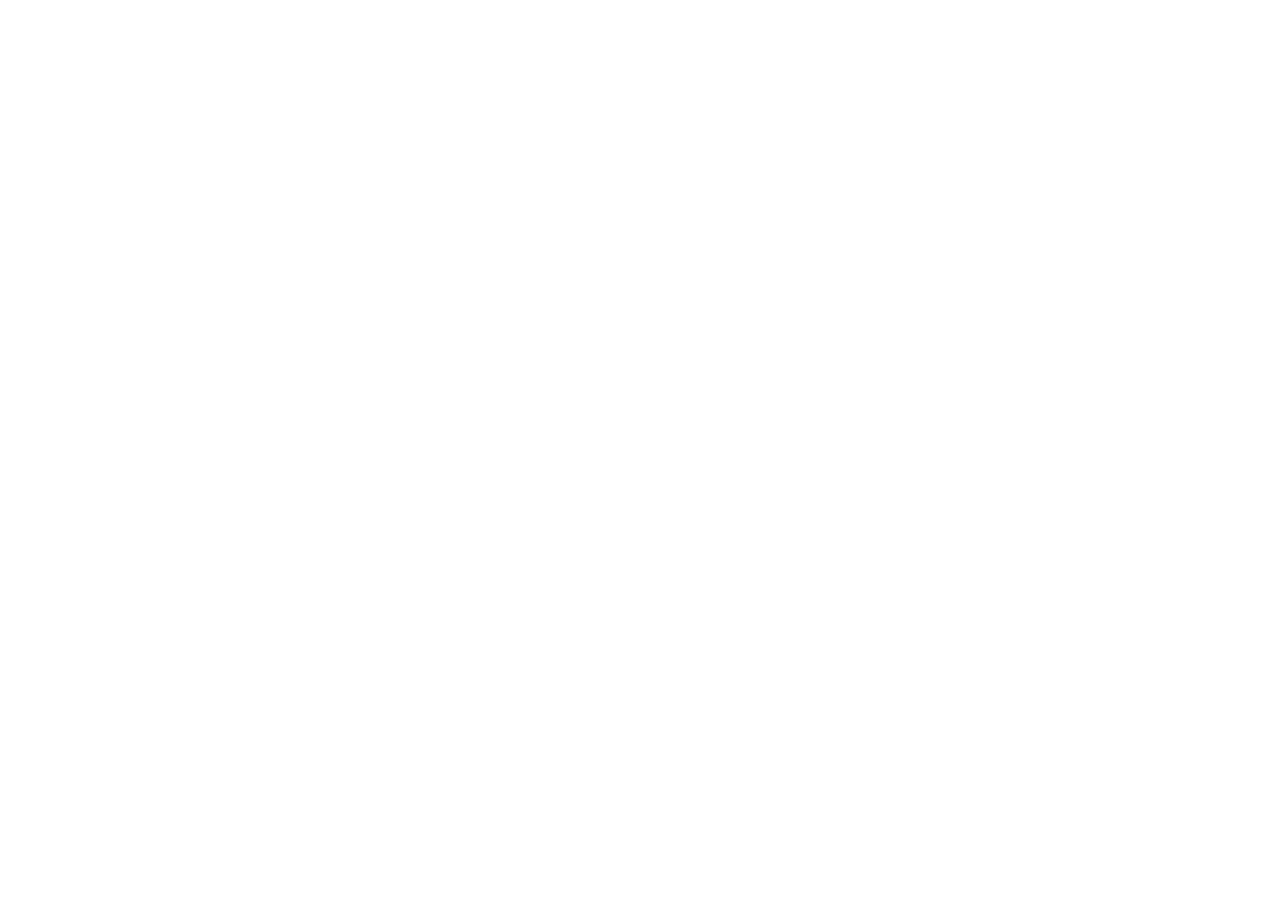
==== index.html @ 8b8bf006 "Add static files" ====
<!DOCTYPE html>
<html lang="en">
<head>
    <meta charset="UTF-8">
    <meta name="viewport" content="width=device-width, initial-scale=1.0">
    <title>VMukhin site </title>
    <link rel="stylesheet" href="./css/main.css">
    <link rel="stylesheet" href="./css/media.css">
</head>
<body>
    <header class="header">
        
    </header>
</body>
</html>
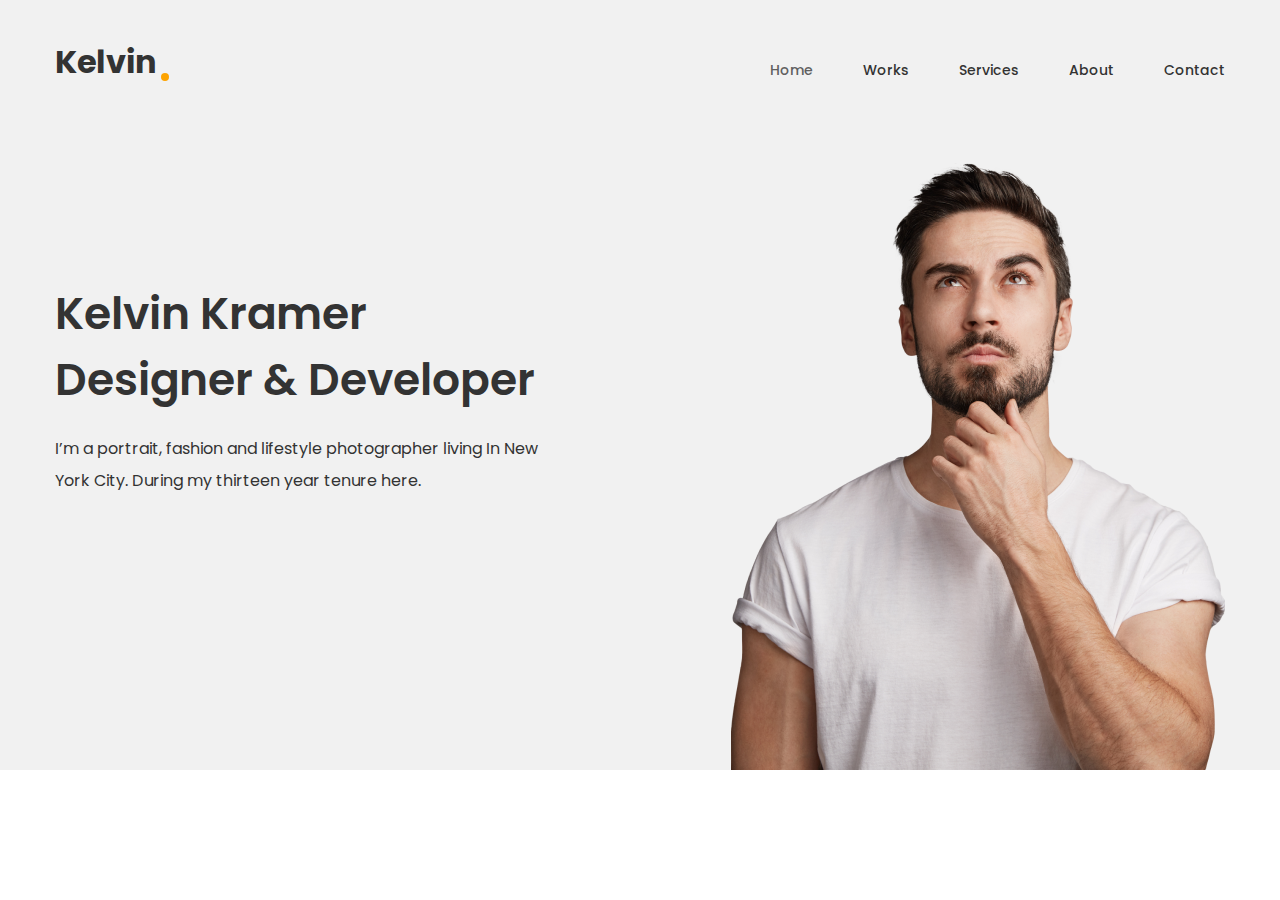
==== commit 7624ff90: "End header section" ====
--- a/index.html
+++ b/index.html
@@ -9,7 +9,47 @@
 </head>
 <body>
     <header class="header">
-        
+        <div class="container">
+            <div class="header-nav">
+                <a href="#!" class="logo">Kelvin</a>
+                <nav class="nav">
+                    <ul class="nav-list">
+                        <li class="nav-item">
+                            <a href="#!" class="nav-link active">Home</a>
+                        </li>
+                        <li class="nav-item">
+                            <a href="#!" class="nav-link">Works</a>
+                        </li>
+                        <li class="nav-item">
+                            <a href="#!" class="nav-link">Services</a>
+                        </li>
+                        <li class="nav-item">
+                            <a href="#!" class="nav-link">About</a>
+                        </li>
+                        <li class="nav-item">
+                            <a href="#!" class="nav-link">Contact</a>
+                        </li>
+                    </ul>
+                    
+                </nav>
+                 
+            </div>
+              <!-- Header content -->
+        <div class="header-row">
+            <div class="header-content">
+                <h1 class="heading">
+                    Kelvin Kramer<br>Designer & Developer
+                </h1>
+                <p>
+                  I’m a portrait, fashion and lifestyle photographer living In New York City. During my thirteen year tenure here.
+                </p>
+            </div>
+            <div class="header-img">
+                <img src="./img/header/hero.png" alt="Hero">
+            </div>
+        </div>
+        </div>
+      
     </header>
 </body>
 </html> --- a/css/main.css
+++ b/css/main.css
@@ -0,0 +1,89 @@
+@import "./reset.css";
+@import url('https://fonts.googleapis.com/css2?family=Poppins:wght@400;500;600;700&display=swap');
+body {
+  font-family: 'Poppins', sans-serif;
+  font-size: 16px;
+  font-weight: 400;
+  line-height: 1.5;
+  color: #333;
+  background-color: #fff;
+  -webkit-font-smoothing: antialiased;
+  -moz-osx-font-smoothing: grayscale;
+}
+.container {
+  max-width: 1230px;
+  padding: 0 30px;
+  margin: 0 auto;
+}
+
+/* HEADER */
+.header{
+  padding-top: 46px;
+  background-color: #F1F1F1;
+}
+
+.header-nav{
+  display: flex;
+  justify-content: space-between;
+  align-items: flex-end;
+  margin-bottom: 76px;
+}
+
+.logo {
+  position: relative;
+  padding: 0 12px 3px 0;
+  font-weight: 700;
+  font-size: 32px;
+  line-height: 1;
+  color: #333;
+}
+
+.logo::after{
+  position: absolute;
+  right: 0;
+  bottom: 0;
+  content: "";
+  display: block;
+  width: 8px;
+  height: 8px;
+  background-color: #FDA300;
+  border-radius: 50%;
+}
+
+/* NAV */
+.nav-list{
+  display: flex;
+  column-gap: 50px;
+  font-weight: 500;
+  font-size: 14px;
+  
+}
+
+.nav-link{
+  color: #333;
+}
+.nav-link.active
+{
+  color: #606060;
+}
+/* Header content */
+
+.header-row{
+  display: flex;
+  justify-content: space-between;
+  column-gap: 30px;
+}
+
+.header-content{
+  max-width: 500px;
+  margin-top: 124px;
+}
+
+.heading {
+  margin-bottom: 20px;
+  font-weight: 600;
+  font-size: 44px;
+}
+.header-content p {
+  line-height: 200%;
+}
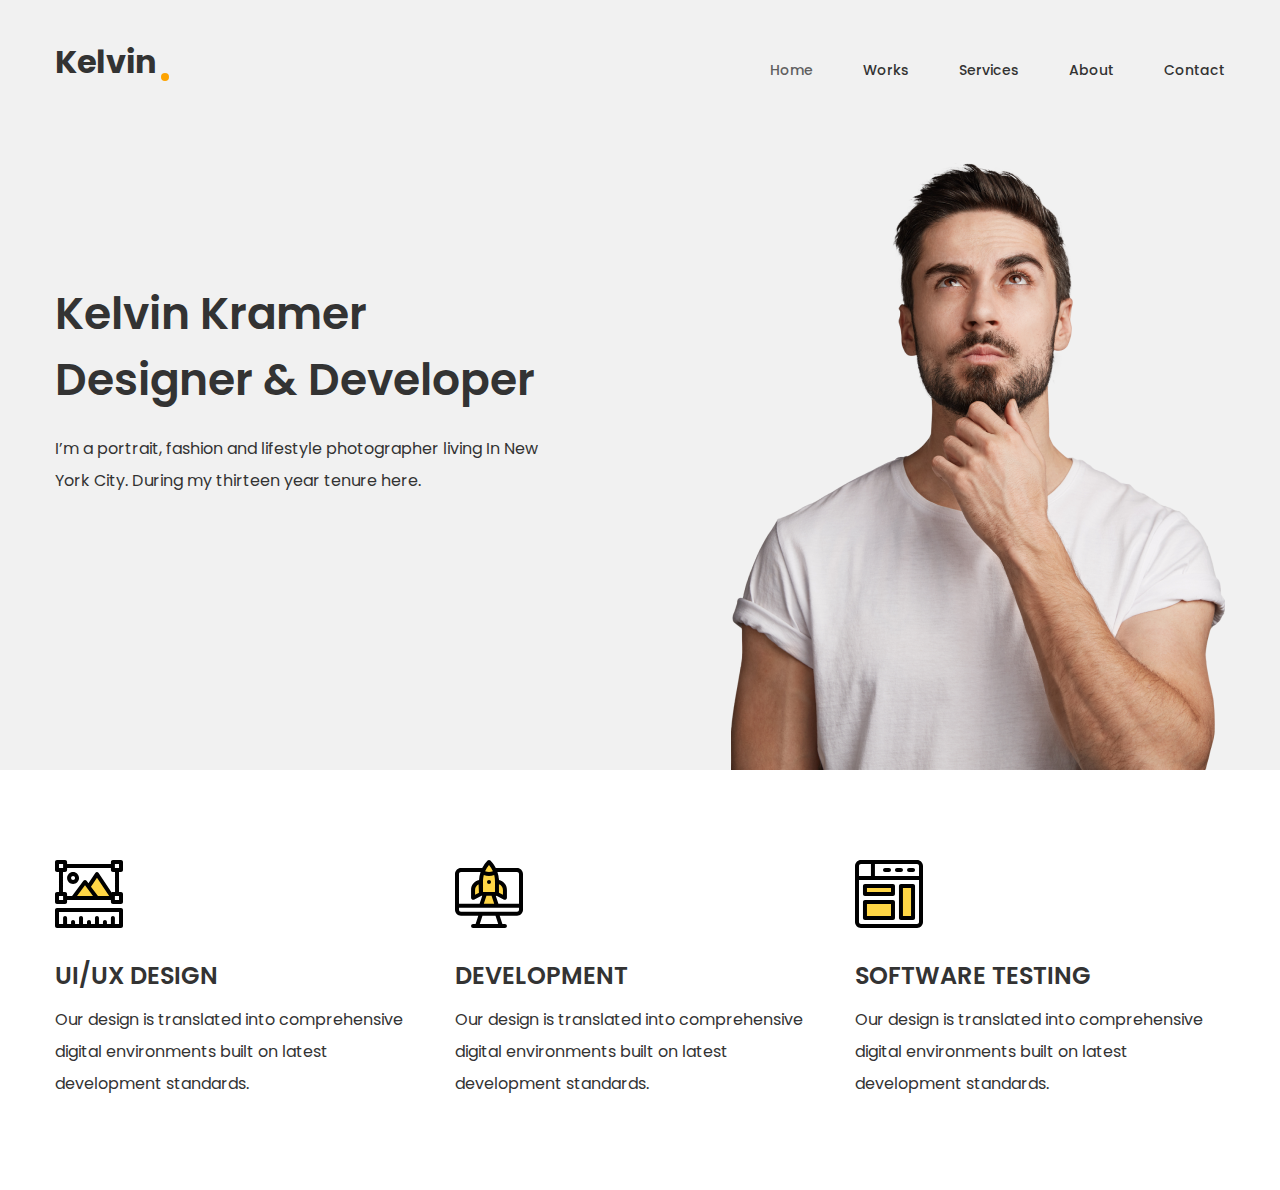
==== commit bc6c05e3: "Complet services section" ====
--- a/index.html
+++ b/index.html
@@ -51,5 +51,32 @@
         </div>
       
     </header>
+    <section class="services">
+        <div class="container">
+            <div class="service-row">
+                <div class="service-card">
+                    <img class="service-card-img" src="./img/services/01.svg" alt="UI/UX Design">
+                     <h3 class="service-card-title">
+                        UI/UX DESIGN
+                     </h3>
+                     <p>Our design is translated into comprehensive digital environments built on latest development standards.</p>
+                </div>
+                <div class="service-card">
+                    <img class="service-card-img" src="./img/services/02.svg" alt="Development">
+                     <h3 class="service-card-title">
+                        DEVELOPMENT
+                     </h3>
+                     <p>Our design is translated into comprehensive digital environments built on latest development standards.</p>
+                </div>
+                <div class="service-card">
+                    <img class="service-card-img" src="./img/services/03.svg" alt="Software testing">
+                     <h3 class="service-card-title">
+                        SOFTWARE TESTING
+                     </h3>
+                     <p>Our design is translated into comprehensive digital environments built on latest development standards.</p>
+                </div>
+            </div>
+        </div>
+    </section>
 </body>
 </html> --- a/css/main.css
+++ b/css/main.css
@@ -87,3 +87,33 @@
 .header-content p {
   line-height: 200%;
 }
+
+/* Services */
+
+.services {
+  padding: 90px 0;
+}
+
+.service-row {
+display: flex;
+column-gap: 30px;
+}
+
+.service-card {
+
+}
+
+.service-card-img {
+  margin-bottom: 30px;
+}
+
+.service-card-title {
+  margin-bottom: 10px;
+  font-weight: 600;
+  font-size: 24px;
+  text-transform: uppercase;
+}
+
+.service-card p {
+  line-height: 2;
+}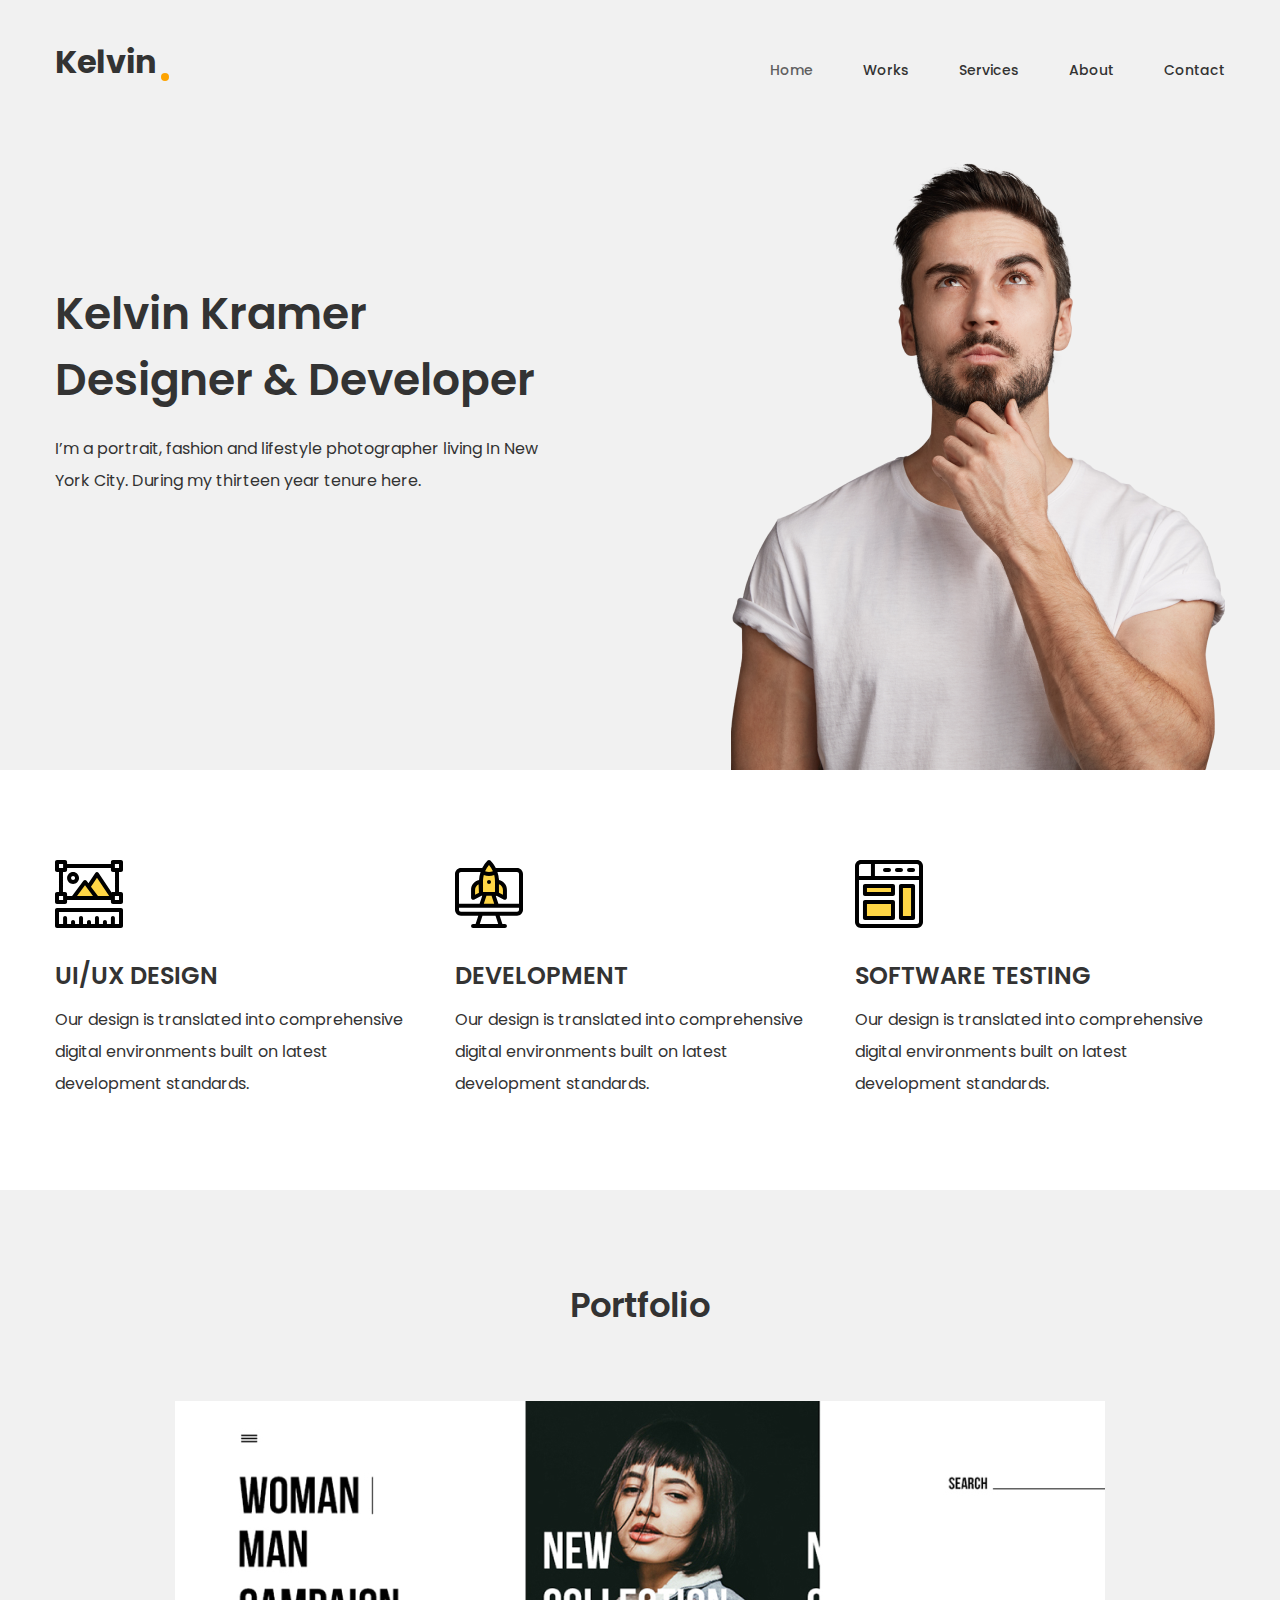
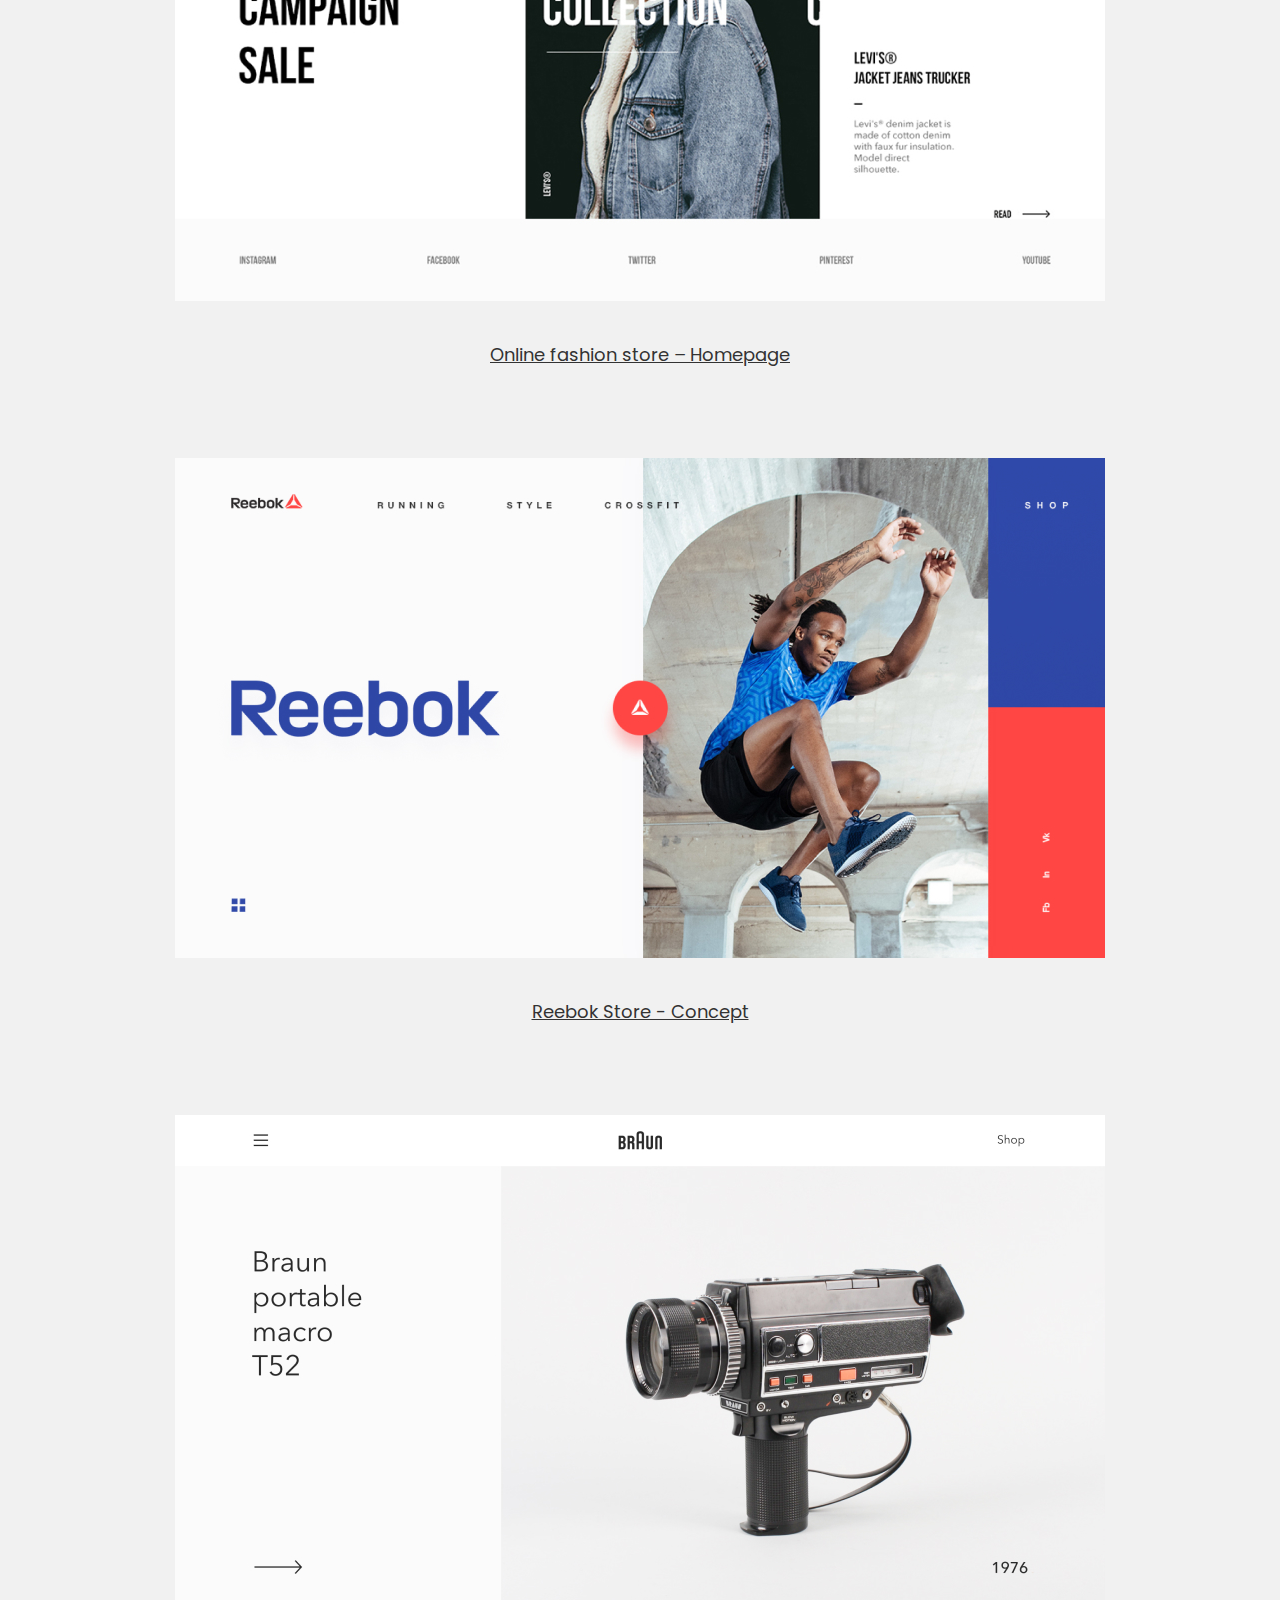
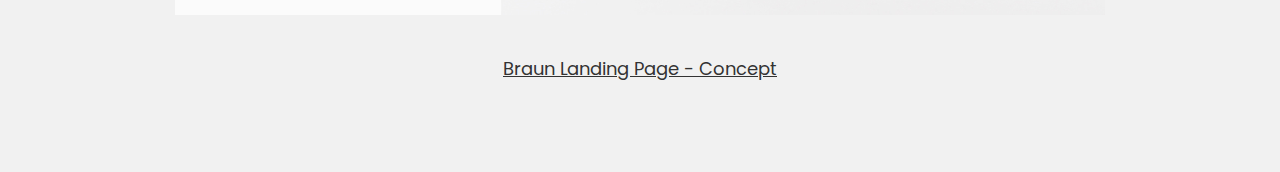
==== commit c3b86bf4: "Complete portfolio section" ====
--- a/index.html
+++ b/index.html
@@ -78,5 +78,30 @@
             </div>
         </div>
     </section>
+    <section class="portfolio">
+        <div class="container">
+            <div class="portfolio-title">
+                <h2 class="title-1">Portfolio</h2>
+            </div>
+            <div class="project">
+                <img src="./img/portfolio/01.jpeg" alt="Online fashion store" class="project-image">
+                <h3 class="project-title">
+                    <a href="#!" class="">Online fashion store – Homepage</a>
+                </h3>
+            </div>
+            <div class="project">
+                <img src="./img/portfolio/02.jpeg" alt="Reebok Store" class="project-image">
+                <h3 class="project-title">
+                    <a href="#!" class="">Reebok Store - Concept</a>
+                </h3>
+            </div>
+            <div class="project">
+                <img src="./img/portfolio/03.jpeg" alt="Braun Landing Page" class="project-image">
+                <h3 class="project-title">
+                    <a href="#!" class="">Braun Landing Page - Concept</a>
+                </h3>
+            </div>
+        </div>
+    </section>
 </body>
 </html> --- a/css/main.css
+++ b/css/main.css
@@ -14,6 +14,11 @@
   max-width: 1230px;
   padding: 0 30px;
   margin: 0 auto;
+}
+
+.title-1 {
+  font-size: 34px;
+  font-weight: 600;
 }
 
 /* HEADER */
@@ -116,4 +121,38 @@
 
 .service-card p {
   line-height: 2;
+}
+
+/* Portfolio */
+
+.portfolio {
+  background-color: #F1F1F1;
+  padding: 90px 0;
+}
+
+.portfolio-title {
+  text-align: center;
+  margin-bottom: 70px;
+}
+
+.project {
+  text-align: center;
+}
+
+.project + .project {
+  margin-top: 90px;
+}
+
+.project-image {
+  margin-bottom: 40px;
+}
+
+.project-title {
+  font-size: 18px;
+
+  
+}
+.project-title a {
+  color: #333;
+  text-decoration: underline;
 }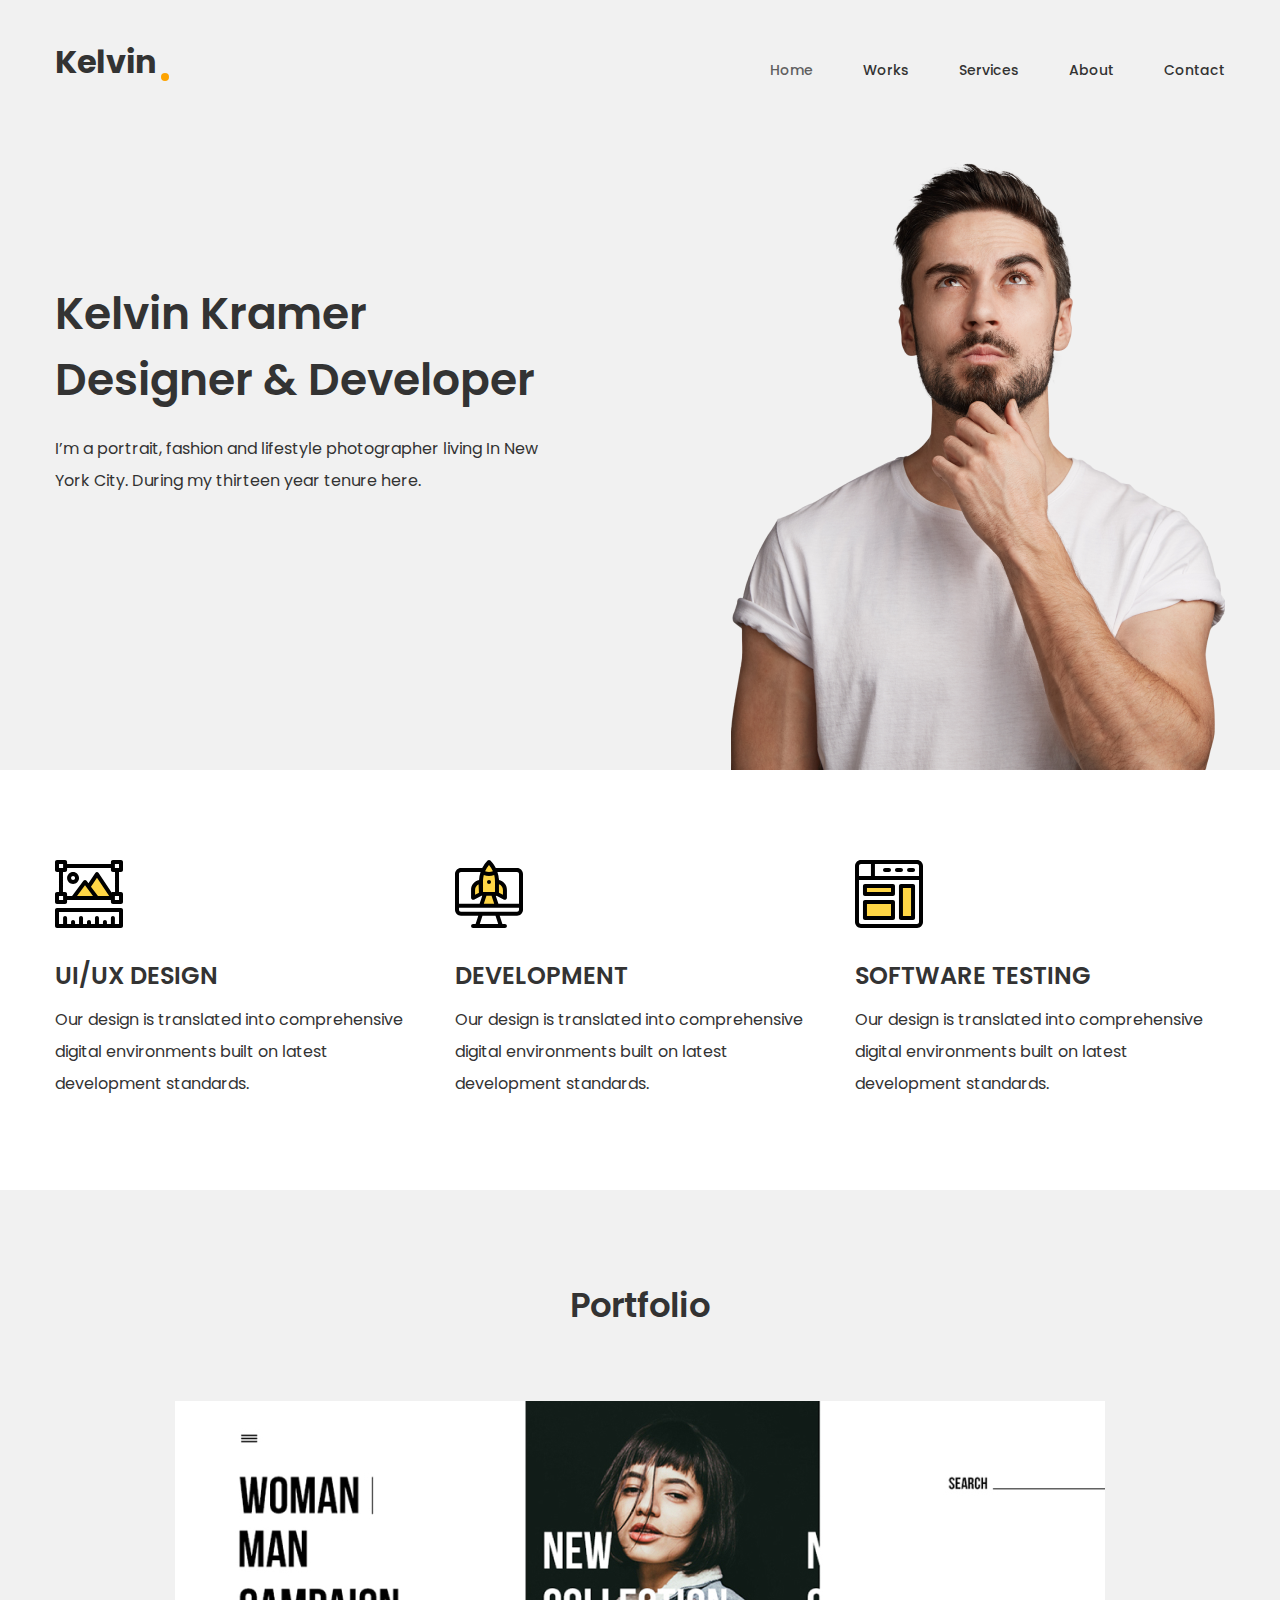
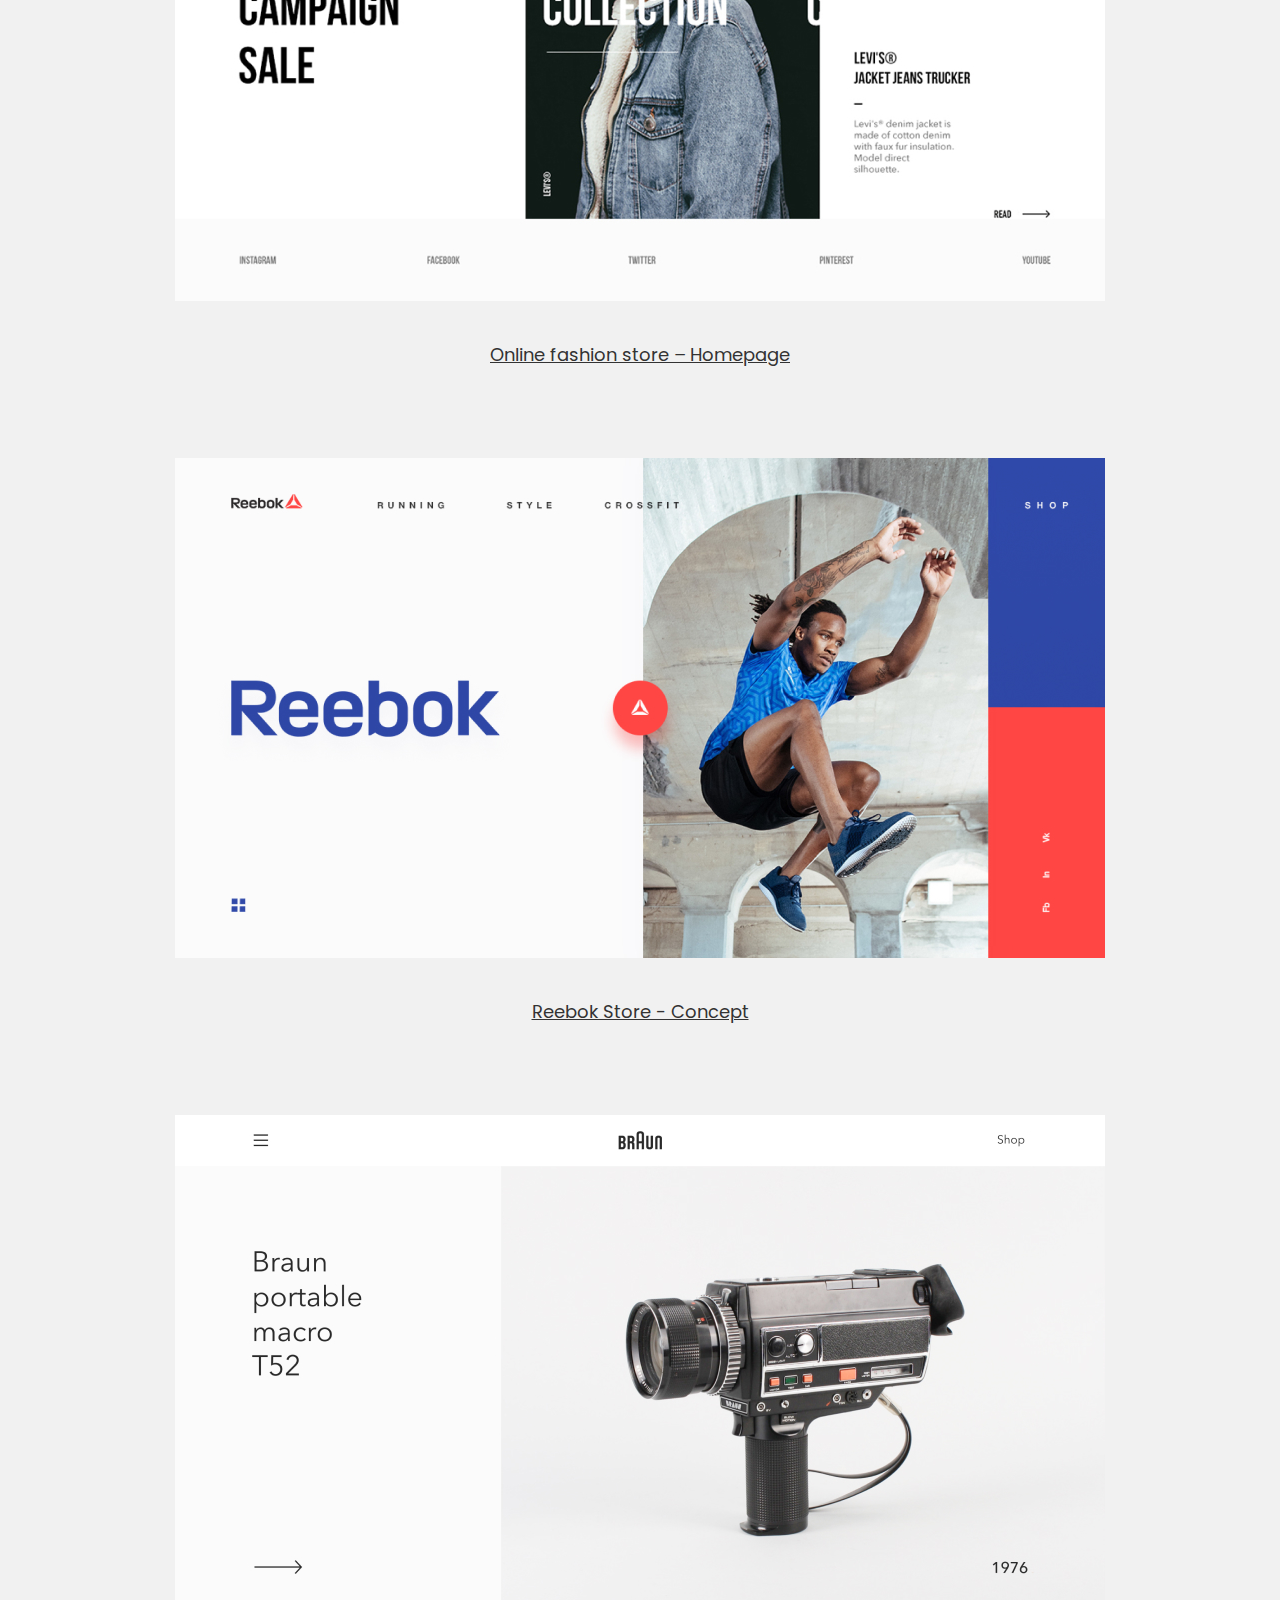
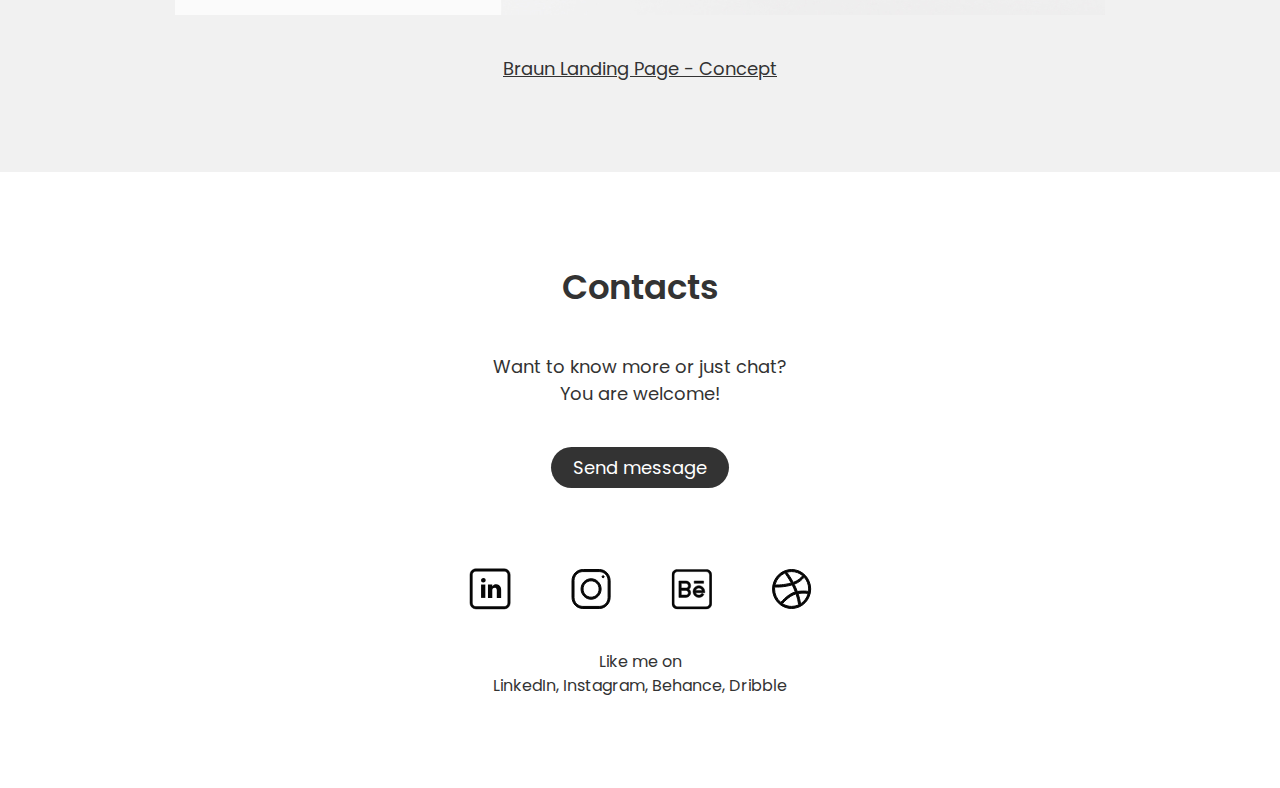
==== commit acec0e5d: "Complete page" ====
--- a/index.html
+++ b/index.html
@@ -103,5 +103,35 @@
             </div>
         </div>
     </section>
+    <footer class="Contacts">
+        <div class="container">
+            <div class="contacts-title">
+                <h2 class="title-1">Contacts</h2>
+            </div>
+            <div class="contacts-content">
+                <p>Want to know more or just chat? <br>You are welcome!</p>
+            </div>
+            <div class="contacts-btn">
+                <a href="#!" class="btn">Send message</a>
+            </div>
+            <div class="contacts-social">
+                <a href="#!">
+                    <img src="./img/footer/social/LinkedIn.svg" alt="LinkedIn">
+                </a>
+                <a href="#!">
+                    <img src="./img/footer/social/Instargam.svg" alt="Instargam">
+                </a>
+                <a href="#!">
+                    <img src="./img/footer/social/Behance.svg" alt="Behance">
+                </a>
+                <a href="#!">
+                    <img src="./img/footer/social/Dribble.svg" alt="Dribble">
+                </a>
+            </div>
+            <div class="contacts-footer">
+                Like me on <br>LinkedIn, Instagram, Behance, Dribble
+            </div>
+        </div>
+    </footer>
 </body>
 </html> --- a/css/main.css
+++ b/css/main.css
@@ -19,6 +19,27 @@
 .title-1 {
   font-size: 34px;
   font-weight: 600;
+}
+
+.btn {
+  background-color: #333;
+  display: inline-block;
+  padding: 7px 22px;
+  border-radius: 30px;
+
+  font-size: 18px;
+  color: #fff;
+
+  transition: background-color 0.2s ease-in, top transform 0.2s ease-in;
+}
+
+.btn:hover, .btn:focus {
+  background-color: #000;
+}
+
+.btn:active {
+  background-color: #000;
+  transform: scale(0.98);
 }
 
 /* HEADER */
@@ -155,4 +176,47 @@
 .project-title a {
   color: #333;
   text-decoration: underline;
-}+}
+
+/* Footer */
+
+.Contacts {
+  padding: 90px 0;
+  text-align: center;
+}
+
+.contacts-title {
+  margin-bottom: 40px;
+ 
+}
+
+.contacts-content {
+  max-width: 480px;
+  margin-left: auto;
+  margin-right: auto;
+  margin-bottom: 40px 0;
+  font-size: 18px;
+}
+
+.contacts-content p + p {
+  margin-top: 1em;
+}
+
+.contacts-btn {
+ 
+  margin-top: 40px;
+  margin-bottom: 80px;
+  
+}
+
+.contacts-social {
+  display: flex;
+  justify-content: center;
+  align-items: center;
+  column-gap: 60px;
+  margin-bottom: 40px;
+}
+
+.contacts-footer {
+  
+}
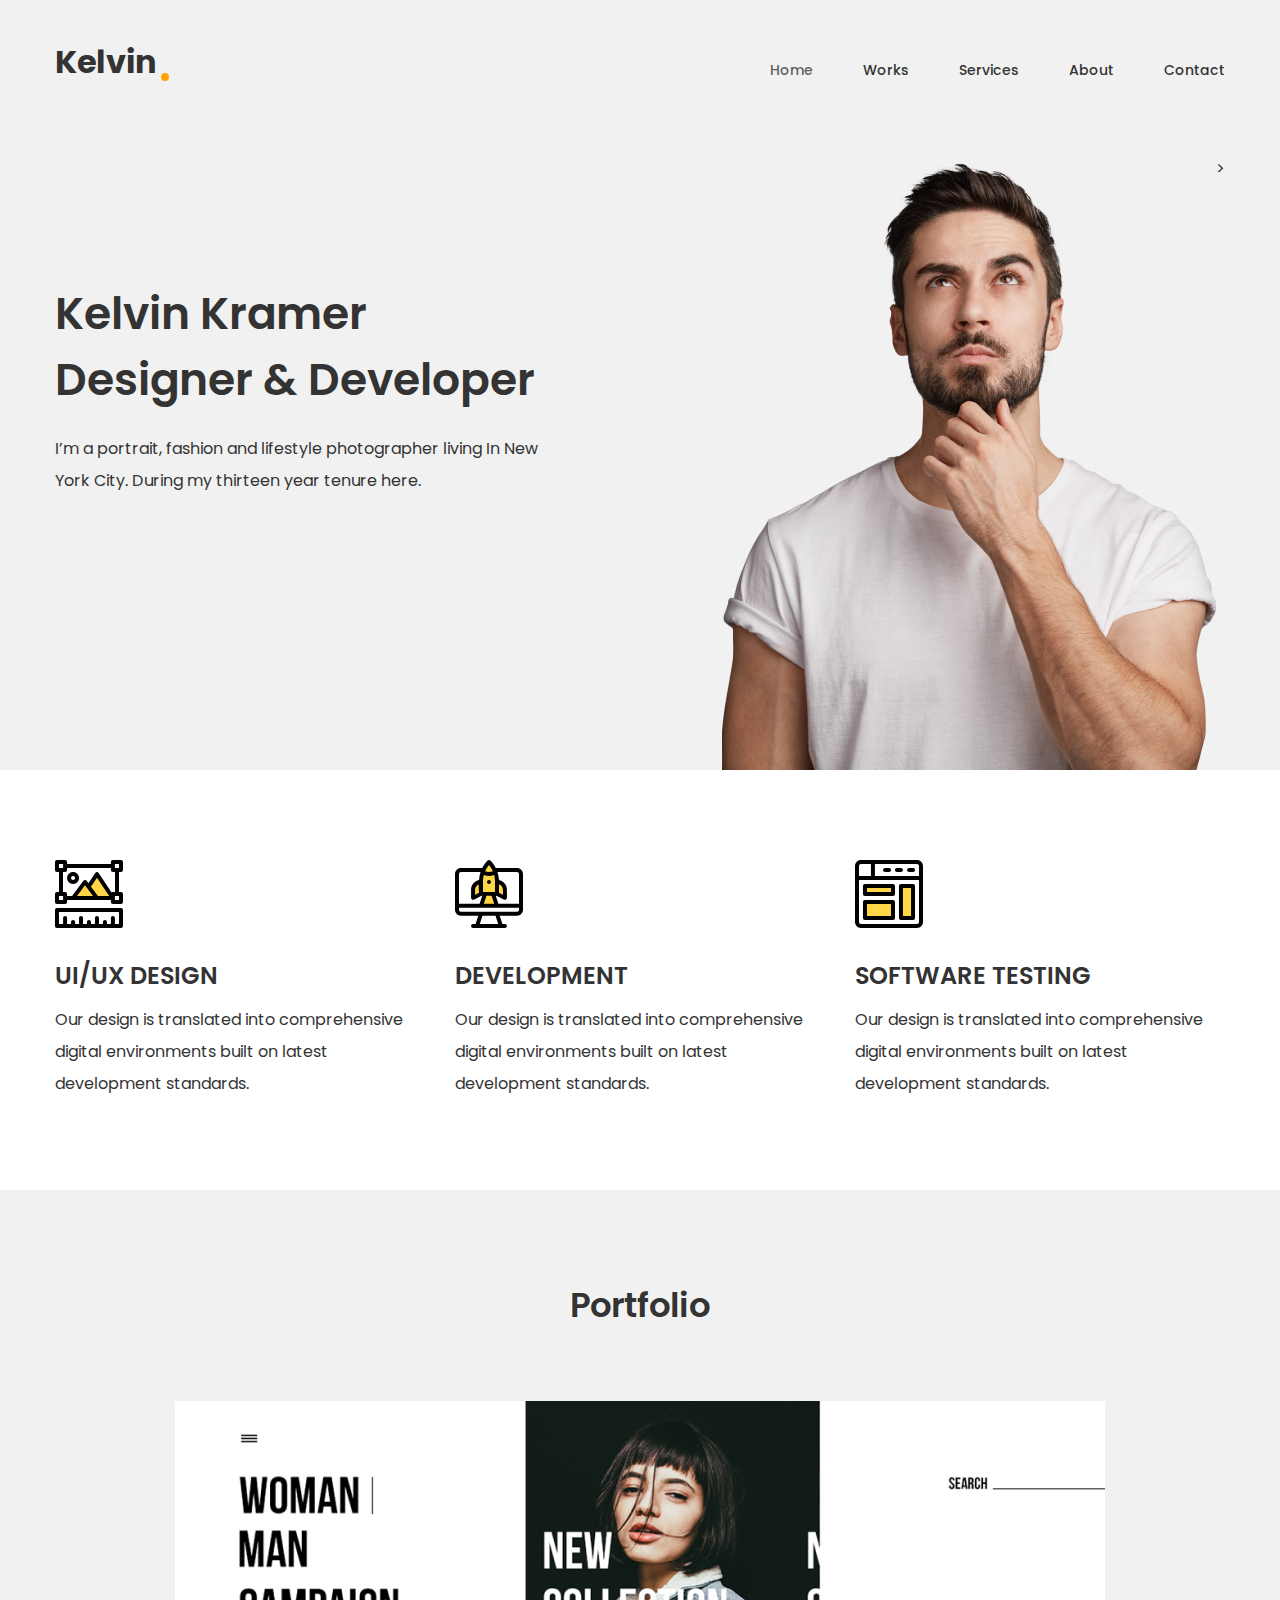
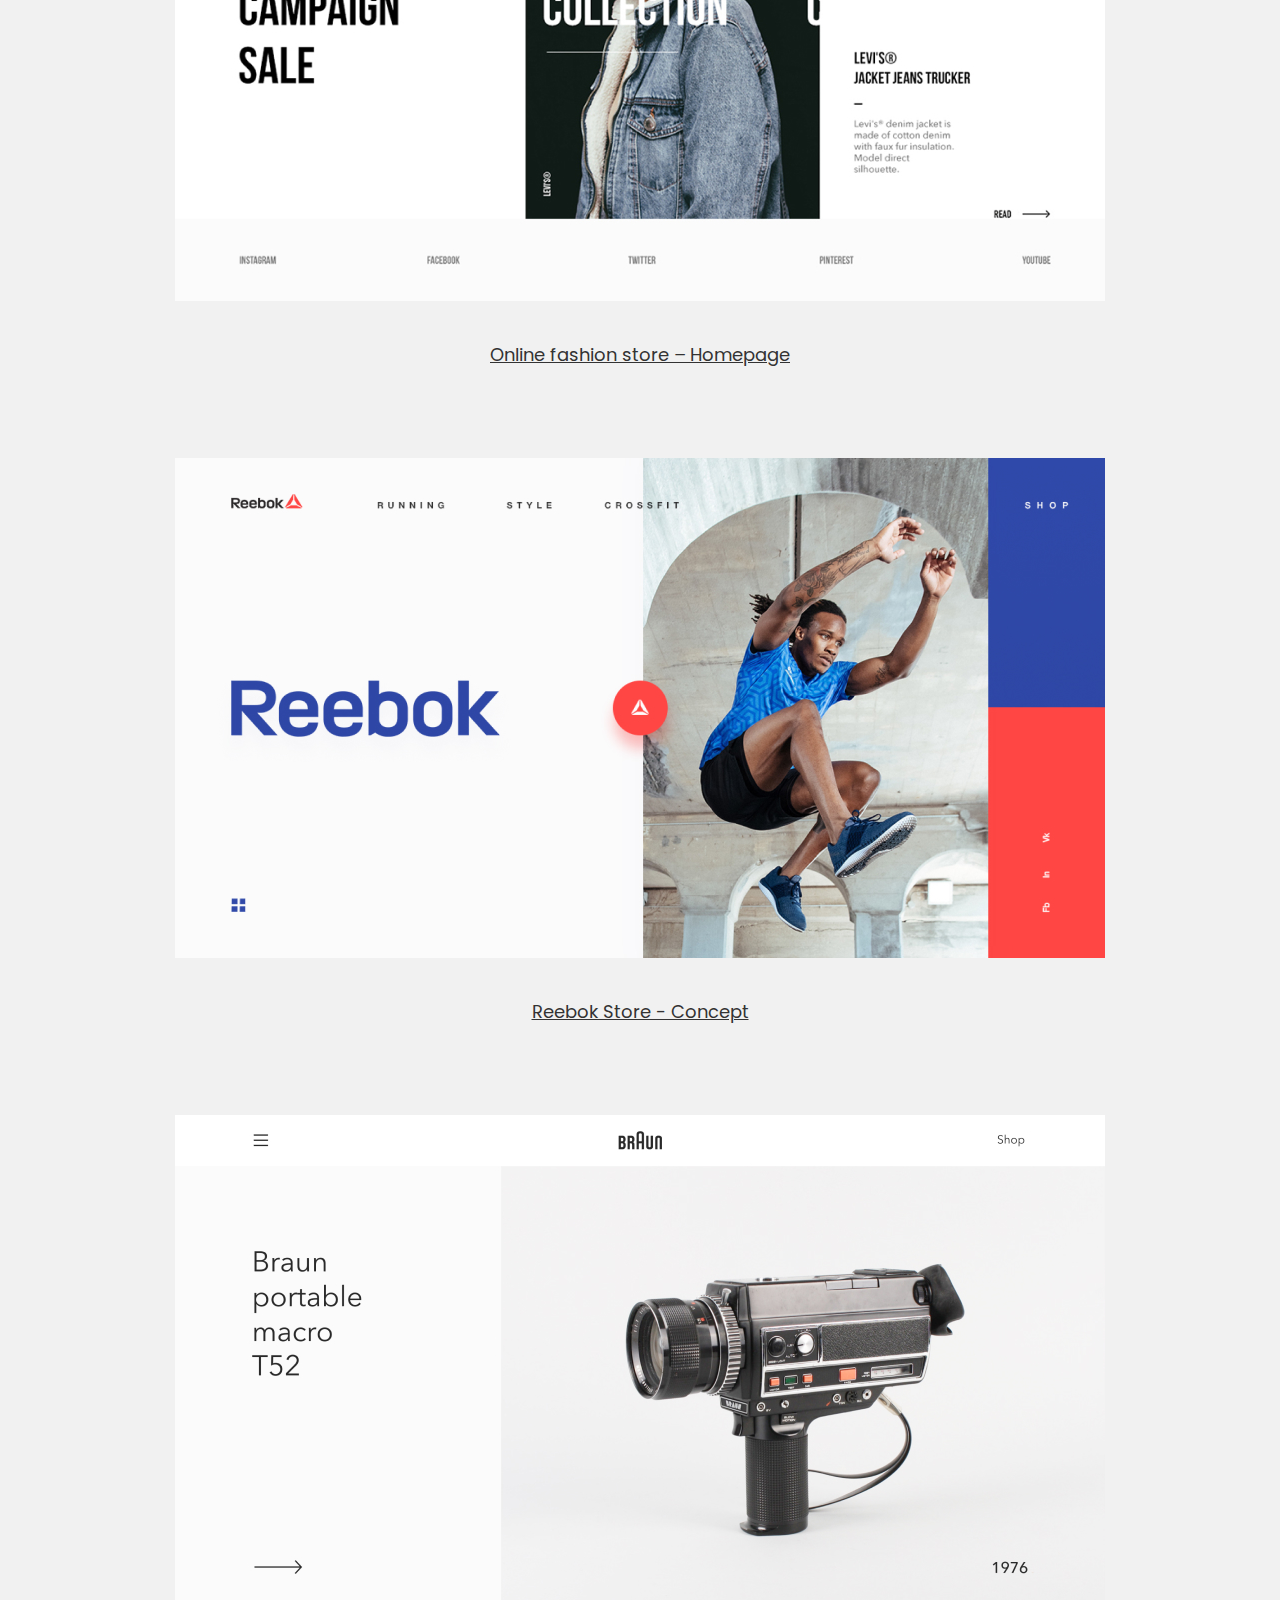
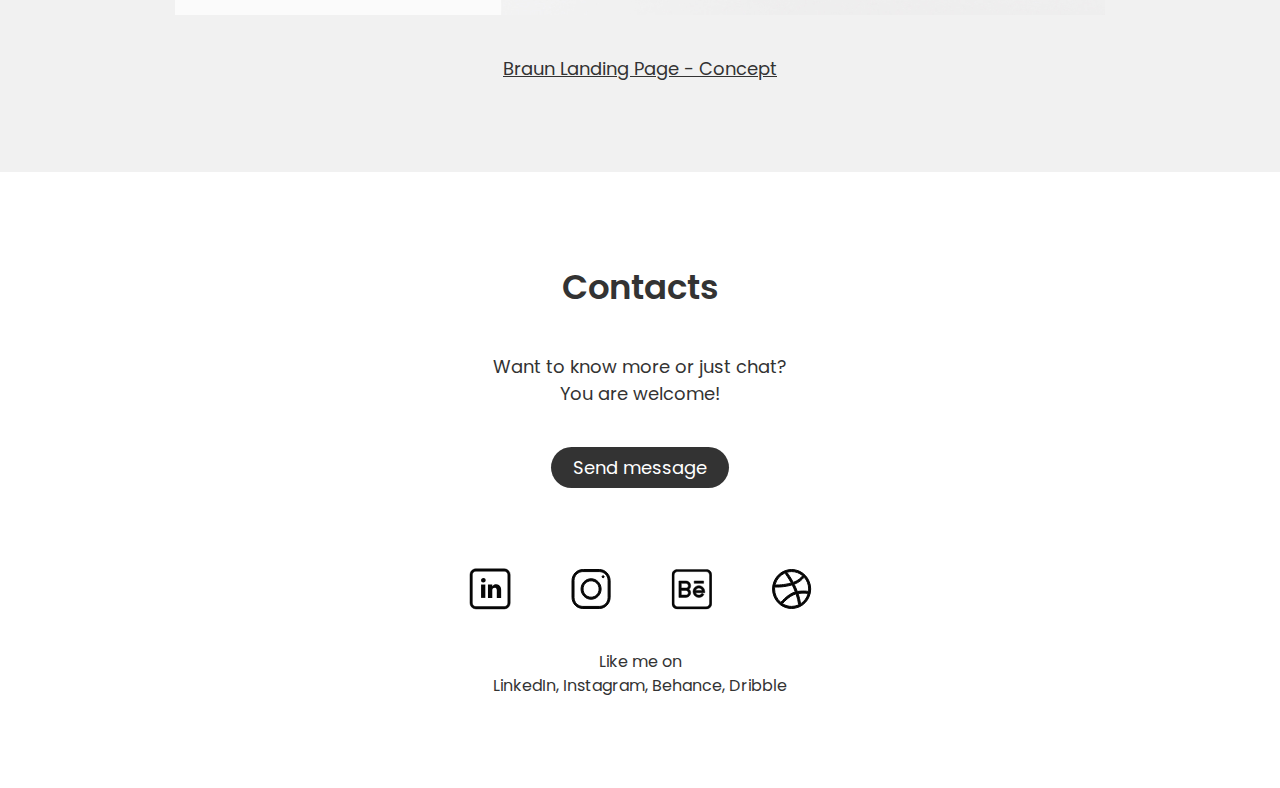
==== commit 6a2f0b87: "Add AOS, complete project" ====
--- a/index.html
+++ b/index.html
@@ -6,13 +6,16 @@
     <title>VMukhin site </title>
     <link rel="stylesheet" href="./css/main.css">
     <link rel="stylesheet" href="./css/media.css">
+    <link rel="stylesheet" href="https://cdnjs.cloudflare.com/ajax/libs/aos/2.3.4/aos.css" integrity="sha512-1cK78a1o+ht2JcaW6g8OXYwqpev9+6GqOkz9xmBN9iUUhIndKtxwILGWYOSibOKjLsEdjyjZvYDq/cZwNeak0w==" crossorigin="anonymous" referrerpolicy="no-referrer" />
+    <script src="https://cdnjs.cloudflare.com/ajax/libs/aos/2.3.4/aos.js" integrity="sha512-A7AYk1fGKX6S2SsHywmPkrnzTZHrgiVT7GcQkLGDe2ev0aWb8zejytzS8wjo7PGEXKqJOrjQ4oORtnimIRZBtw==" crossorigin="anonymous" referrerpolicy="no-referrer"></script>
+    <script src="./js/main.js" defer></script>
 </head>
 <body>
     <header class="header">
         <div class="container">
             <div class="header-nav">
                 <a href="#!" class="logo">Kelvin</a>
-                <nav class="nav">
+                <nav id="nav" class="nav">
                     <ul class="nav-list">
                         <li class="nav-item">
                             <a href="#!" class="nav-link active">Home</a>
@@ -30,7 +33,9 @@
                             <a href="#!" class="nav-link">Contact</a>
                         </li>
                     </ul>
-                    
+                    <button id="nav-btn" class="nav-button">
+                        <img id="nav-btn-img" src="./img/nav/nav.svg" alt="NavMenu">
+                    </button>
                 </nav>
                  
             </div>
@@ -38,21 +43,22 @@
         <div class="header-row">
             <div class="header-content">
                 <h1 class="heading">
-                    Kelvin Kramer<br>Designer & Developer
+                    Kelvin Kramer<br><span>Designer & Developer</span>
                 </h1>
                 <p>
                   I’m a portrait, fashion and lifestyle photographer living In New York City. During my thirteen year tenure here.
                 </p>
             </div>
             <div class="header-img">
-                <img src="./img/header/hero.png" alt="Hero">
+                <img src="./img/header/hero.png" alt="Hero" data-aos="zoom-in"   data-aos-easing="linear"
+                data-aos-duration="1500">>
             </div>
         </div>
         </div>
       
     </header>
     <section class="services">
-        <div class="container">
+        <div class="container" data-aos="fade-up">
             <div class="service-row">
                 <div class="service-card">
                     <img class="service-card-img" src="./img/services/01.svg" alt="UI/UX Design">
--- a/css/main.css
+++ b/css/main.css
@@ -85,6 +85,10 @@
   
 }
 
+.nav-button {
+  display: none;
+}
+
 .nav-link{
   color: #333;
 }
@@ -123,10 +127,13 @@
 .service-row {
 display: flex;
 column-gap: 30px;
+flex-wrap: wrap;
+row-gap: 60px;
 }
 
 .service-card {
-
+  flex: 1 1 0;
+  min-width: 315px;
 }
 
 .service-card-img {
--- a/css/media.css
+++ b/css/media.css
@@ -0,0 +1,111 @@
+@media (max-width: 1230px) {
+  .nav-list {
+    display: none;
+  }
+    .nav-button {
+        display: block;
+    }
+
+    .nav.open .nav-list {
+        
+        position: fixed;
+        top: 0;
+        bottom: 0;
+        left: 0;
+        right: 0;
+        background-color: white;
+
+        z-index: 1;
+        padding:  46px 30px;
+        display: flex;
+        flex-direction: column;
+        row-gap: 40px;
+
+        font-size: 34px;
+        font-weight: 600;
+    }
+    .nav-link {
+        color: #606060;
+    }
+    .nav-link.active {
+        color: #333;
+    }
+
+    .nav-button {
+        position: fixed;
+        z-index: 9;
+        top: 46px;
+        right: 30px;
+    }
+
+    .header-row {
+        flex-direction: column;
+        row-gap: 20 px;
+      
+    }
+
+    .header-content {
+        margin-top: 0;
+        
+    }
+
+    .header-nav {
+        margin-bottom: 50px;
+    }
+
+    .header-img {
+        text-align: center;
+    }
+}
+
+@media (max-width: 700px) {
+
+    .services {
+        padding: 60px 0;
+    }
+    .heading {
+        font-size: 34px;
+    }
+    .heading span {
+       font-size: 28px;
+    }
+    .portfolio {
+        padding: 60px 0;
+    }
+
+    .portfolio-title {
+        margin-bottom: 50px;
+    }
+
+    .project-img {
+        margin-bottom: 30px;
+    }
+    .project + .project {
+        margin-top: 55px;
+      }
+
+    .contacts {
+        padding: 60px 0;
+
+    }
+
+    .contacts-title {
+        margin-bottom: 20px;
+    }
+
+    .contacts-content {
+        margin: 0 auto 40px;
+        max-width: 480px;
+        font-size: 18px;
+    }
+
+    .contacts-btn {
+ 
+        margin-bottom: 70px;
+    }
+
+    .contacts-social{
+        margin-bottom: 20px;
+        column-gap: 50px;
+    }
+}